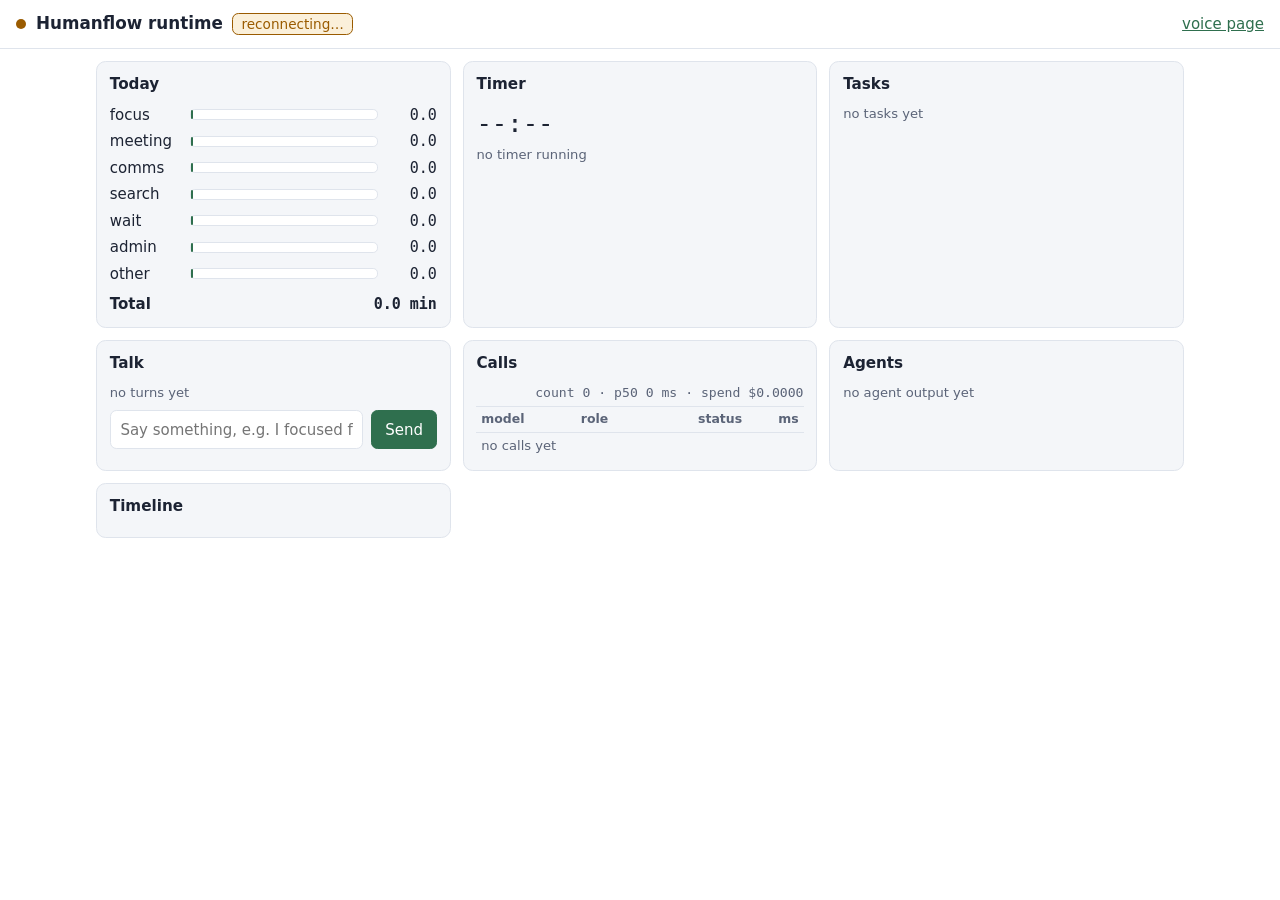
==== packages/runtime/web/dashboard.html @ 014314c4 "merge: swarm/dashboard" ====
<!-- SPDX-License-Identifier: Apache-2.0 -->
<!DOCTYPE html>
<html lang="en">
<head>
<meta charset="utf-8">
<meta name="viewport" content="width=device-width, initial-scale=1">
<title>Humanflow runtime dashboard</title>
<style>
:root {
  --bg: #ffffff;
  --fg: #1c2333;
  --muted: #5b6478;
  --card: #f4f6f9;
  --border: #dfe4ec;
  --accent: #2f6f4e;
  --accent-bg: #e3efe7;
  --warn: #9a5b00;
  --warn-bg: #fbf0da;
  --bad: #a83232;
  --num: "SFMono-Regular", ui-monospace, "Cascadia Mono", Menlo, Consolas, monospace;
}
@media (prefers-color-scheme: dark) {
  :root {
    --bg: #14181f;
    --fg: #e6eaf1;
    --muted: #a3adc0;
    --card: #1d232e;
    --border: #333c4d;
    --accent: #7cc79a;
    --accent-bg: #1e3328;
    --warn: #e0b25f;
    --warn-bg: #3a2f17;
    --bad: #e08a8a;
  }
}
* { box-sizing: border-box; }
html { -webkit-text-size-adjust: 100%; }
body {
  margin: 0;
  background: var(--bg);
  color: var(--fg);
  font: 15px/1.5 -apple-system, BlinkMacSystemFont, "Segoe UI", system-ui, sans-serif;
  overflow-x: hidden;
}
header.top {
  display: flex;
  align-items: center;
  gap: 0.6rem;
  flex-wrap: wrap;
  padding: 0.7rem 1rem;
  border-bottom: 1px solid var(--border);
}
header.top h1 { font-size: 1.05rem; margin: 0; font-weight: 600; }
header.top .spacer { flex: 1 1 auto; }
header.top a { color: var(--accent); }
.dot {
  width: 0.65rem; height: 0.65rem; border-radius: 50%;
  background: var(--accent); flex: none;
}
.dot.off { background: var(--warn); }
#conn { font-size: 0.85rem; color: var(--muted); }
#conn.bad {
  color: var(--warn); background: var(--warn-bg);
  border: 1px solid var(--warn); border-radius: 0.4rem;
  padding: 0 0.5rem;
}
main {
  display: grid;
  grid-template-columns: repeat(auto-fit, minmax(min(100%, 20rem), 1fr));
  gap: 0.75rem;
  padding: 0.75rem 1rem 2rem;
  margin: 0 auto;
  max-width: 70rem;
  width: 100%;
}
section.card {
  background: var(--card);
  border: 1px solid var(--border);
  border-radius: 0.6rem;
  padding: 0.7rem 0.8rem;
  min-width: 0;
}
section.card h2 { font-size: 0.95rem; margin: 0 0 0.5rem; font-weight: 600; }
section.card p.hint { font-size: 0.82rem; color: var(--muted); margin: 0.2rem 0; }
.num, td.n, .mins, .clock, .spend {
  font-family: var(--num);
  font-variant-numeric: tabular-nums;
  text-align: right;
  white-space: nowrap;
}
.bar-row {
  display: grid;
  grid-template-columns: 4.5rem 1fr 3.2rem;
  align-items: center;
  gap: 0.5rem;
  margin: 0.25rem 0;
}
.bar-row .lbl { overflow: hidden; text-overflow: ellipsis; }
.track { background: var(--bg); border: 1px solid var(--border); border-radius: 0.3rem; height: 0.7rem; min-width: 0; }
.fill { background: var(--accent); border-radius: 0.25rem; height: 100%; min-width: 2px; }
.total { display: flex; justify-content: space-between; margin-top: 0.5rem; font-weight: 600; }
#timerClock { font-size: 1.6rem; font-family: var(--num); font-variant-numeric: tabular-nums; }
ul.plain { list-style: none; margin: 0.3rem 0; padding: 0; }
ul.plain li {
  padding: 0.3rem 0;
  border-top: 1px solid var(--border);
  overflow-wrap: anywhere;
}
ul.plain li:first-child { border-top: none; }
.task-group { margin: 0.4rem 0; }
.task-group h3 { font-size: 0.82rem; margin: 0.4rem 0 0.1rem; color: var(--muted); font-weight: 600; }
.convo-msg { margin: 0.3rem 0; overflow-wrap: anywhere; }
.convo-msg .who { font-size: 0.78rem; color: var(--muted); }
table.calls { width: 100%; border-collapse: collapse; font-size: 0.85rem; }
table.calls th, table.calls td { padding: 0.2rem 0.3rem; border-top: 1px solid var(--border); }
table.calls th { text-align: left; color: var(--muted); font-weight: 600; font-size: 0.78rem; }
table.calls td.n, table.calls th.n { text-align: right; }
.meta { font-size: 0.82rem; color: var(--muted); overflow-wrap: anywhere; }
form.turn { display: flex; gap: 0.5rem; margin-top: 0.5rem; }
form.turn input {
  flex: 1 1 auto; min-width: 0;
  font: inherit; color: var(--fg); background: var(--bg);
  border: 1px solid var(--border); border-radius: 0.4rem; padding: 0.45rem 0.6rem;
}
form.turn button {
  font: inherit; cursor: pointer;
  color: #fff; background: var(--accent);
  border: 1px solid var(--accent); border-radius: 0.4rem; padding: 0.45rem 0.8rem;
}
#reply { margin-top: 0.5rem; overflow-wrap: anywhere; }
#reply.err { color: var(--bad); }
ol.plan { margin: 0.3rem 0 0.3rem 1.2rem; padding: 0; }
ol.plan li { margin: 0.15rem 0; overflow-wrap: anywhere; }
</style>
</head>
<body>
<header class="top">
  <span class="dot" id="dot" aria-hidden="true"></span>
  <h1>Humanflow runtime</h1>
  <span id="conn" role="status">live</span>
  <span class="spacer"></span>
  <a href="/">voice page</a>
</header>
<main>
  <section class="card" aria-label="Today">
    <h2>Today</h2>
    <div id="bars"></div>
    <div class="total"><span>Total</span><span class="num" id="todayTotal">0 min</span></div>
  </section>
  <section class="card" aria-label="Running timer">
    <h2>Timer</h2>
    <div id="timerClock">--:--</div>
    <p class="hint" id="timerMeta">no timer running</p>
  </section>
  <section class="card" aria-label="Tasks">
    <h2>Tasks</h2>
    <div id="tasks"></div>
  </section>
  <section class="card" aria-label="Talk to the core">
    <h2>Talk</h2>
    <div id="convo"></div>
    <form class="turn" id="turnForm">
      <input id="turnInput" type="text" autocomplete="off"
             placeholder="Say something, e.g. I focused for 25 minutes" aria-label="Message">
      <button type="submit">Send</button>
    </form>
    <div id="reply" aria-live="polite"></div>
  </section>
  <section class="card" aria-label="Model calls">
    <h2>Calls</h2>
    <div id="callStats"></div>
    <table class="calls">
      <thead><tr><th>model</th><th>role</th><th class="n">status</th><th class="n">ms</th></tr></thead>
      <tbody id="callRows"></tbody>
    </table>
  </section>
  <section class="card" aria-label="Agents">
    <h2>Agents</h2>
    <div id="agents"></div>
  </section>
  <section class="card" aria-label="Timeline">
    <h2>Timeline</h2>
    <ul class="plain" id="timeline"></ul>
  </section>
</main>
<script>
"use strict";
var CATS = ["focus", "meeting", "comms", "search", "wait", "admin", "other"];
var STATUSES = ["todo", "doing", "blocked", "done"];
var state = {
  ledger: [], timer: null, tasks: {},
  convo: [], calls: [], spent: 0,
  insights: [], plans: [], timeline: []
};

function el(tag, cls, text) {
  var n = document.createElement(tag);
  if (cls) n.className = cls;
  if (text !== undefined && text !== null) n.textContent = text;
  return n;
}
function fmtClock(d) {
  function p(x) { return (x < 10 ? "0" : "") + x; }
  return p(d.getHours()) + ":" + p(d.getMinutes()) + ":" + p(d.getSeconds());
}
function evtTime(ev) {
  var d = new Date(ev.ts);
  return isNaN(d.getTime()) ? "--:--:--" : fmtClock(d);
}
function startOfTodayS() {
  var d = new Date(); d.setHours(0, 0, 0, 0);
  return d.getTime() / 1000;
}
function mmss(elapsedS) {
  elapsedS = Math.max(0, Math.floor(elapsedS));
  var m = Math.floor(elapsedS / 60), s = elapsedS % 60;
  return (m < 10 ? "0" : "") + m + ":" + (s < 10 ? "0" : "") + s;
}

// --- today panel ---
function renderToday() {
  var start = startOfTodayS();
  var mins = {}, total = 0;
  var i, e;
  for (i = 0; i < CATS.length; i++) mins[CATS[i]] = 0;
  for (i = 0; i < state.ledger.length; i++) {
    e = state.ledger[i];
    if (typeof e.t !== "number" || e.t < start) continue;
    if (mins[e.activity] === undefined) mins.other += 0;
    var a = (CATS.indexOf(e.activity) >= 0) ? e.activity : "other";
    var m = (typeof e.duration_s === "number" ? e.duration_s : 0) / 60;
    mins[a] += m; total += m;
  }
  var max = 0, k;
  for (k in mins) if (mins[k] > max) max = mins[k];
  var box = document.getElementById("bars");
  while (box.firstChild) box.removeChild(box.firstChild);
  for (i = 0; i < CATS.length; i++) {
    (function (cat) {
      var row = el("div", "bar-row");
      row.appendChild(el("span", "lbl", cat));
      var track = el("div", "track");
      var fill = el("div", "fill");
      fill.style.width = (max > 0 ? (100 * mins[cat] / max).toFixed(1) : "0") + "%";
      fill.title = mins[cat].toFixed(1) + " min " + cat;
      track.appendChild(fill);
      row.appendChild(track);
      row.appendChild(el("span", "mins", mins[cat].toFixed(1)));
      box.appendChild(row);
    })(CATS[i]);
  }
  var tt = document.getElementById("todayTotal");
  while (tt.firstChild) tt.removeChild(tt.firstChild);
  tt.appendChild(document.createTextNode(total.toFixed(1) + " min"));
}

// --- timer panel ---
function renderTimer() {
  var clock = document.getElementById("timerClock");
  var meta = document.getElementById("timerMeta");
  while (clock.firstChild) clock.removeChild(clock.firstChild);
  while (meta.firstChild) meta.removeChild(meta.firstChild);
  if (state.timer) {
    var nowS = Date.now() / 1000;
    clock.appendChild(document.createTextNode(mmss(nowS - state.timer.t)));
    meta.appendChild(document.createTextNode("timing " + state.timer.activity));
  } else {
    clock.appendChild(document.createTextNode("--:--"));
    meta.appendChild(document.createTextNode("no timer running"));
  }
}
window.setInterval(renderTimer, 1000);

// --- tasks panel ---
function renderTasks() {
  var box = document.getElementById("tasks");
  while (box.firstChild) box.removeChild(box.firstChild);
  var ids = Object.keys(state.tasks);
  if (!ids.length) {
    box.appendChild(el("p", "hint", "no tasks yet"));
    return;
  }
  var s, list, t, li, span;
  for (s = 0; s < STATUSES.length; s++) {
    (function (st) {
      var group = el("div", "task-group");
      group.appendChild(el("h3", null, st));
      list = el("ul", "plain");
      var n = 0, j;
      for (j = 0; j < ids.length; j++) {
        t = state.tasks[ids[j]];
        if (t.status !== st) continue;
        n++;
        li = el("li");
        li.appendChild(document.createTextNode(t.title || t.task_id));
        if (typeof t.estimate_min === "number") {
          li.appendChild(document.createTextNode(" "));
          span = el("span", "num", t.estimate_min + " min");
          li.appendChild(span);
        }
        list.appendChild(li);
      }
      if (!n) list.appendChild(el("li", "meta", "none"));
      group.appendChild(list);
      box.appendChild(group);
    })(STATUSES[s]);
  }
}

// --- conversation strip ---
function renderConvo() {
  var box = document.getElementById("convo");
  while (box.firstChild) box.removeChild(box.firstChild);
  if (!state.convo.length) {
    box.appendChild(el("p", "hint", "no turns yet"));
    return;
  }
  state.convo.slice(-10).forEach(function (m) {
    var div = el("div", "convo-msg");
    div.appendChild(el("div", "who", m.who === "you" ? "you" : "core"));
    div.appendChild(document.createTextNode(m.text));
    if (m.extra) div.appendChild(el("div", "meta", m.extra));
    box.appendChild(div);
  });
}

// --- calls panel ---
function p50(xs) {
  if (!xs.length) return 0;
  var s = xs.slice().sort(function (a, b) { return a - b; });
  var i = Math.floor((s.length - 1) / 2);
  return s[i];
}
function renderCalls() {
  var stats = document.getElementById("callStats");
  while (stats.firstChild) stats.removeChild(stats.firstChild);
  var lat = state.calls.map(function (c) { return c.latency_ms; })
    .filter(function (x) { return typeof x === "number"; });
  var line = "count " + state.calls.length +
    " · p50 " + Math.round(p50(lat)) + " ms" +
    " · spend $" + Number(state.spent || 0).toFixed(4);
  stats.appendChild(el("p", "hint num", line));
  var tb = document.getElementById("callRows");
  while (tb.firstChild) tb.removeChild(tb.firstChild);
  if (!state.calls.length) {
    var tr0 = el("tr");
    var td0 = el("td", "meta", "no calls yet");
    td0.colSpan = 4;
    tr0.appendChild(td0);
    tb.appendChild(tr0);
    return;
  }
  state.calls.slice(-10).reverse().forEach(function (c) {
    var tr = el("tr");
    tr.appendChild(el("td", null, String(c.model || "?")));
    tr.appendChild(el("td", null, String(c.role || "?")));
    tr.appendChild(el("td", "n", String(c.status)));
    tr.appendChild(el("td", "n", typeof c.latency_ms === "number" ? String(Math.round(c.latency_ms)) : "?"));
    tb.appendChild(tr);
  });
}

// --- agents panel ---
function resolveTitle(item) {
  if (typeof item !== "string") return JSON.stringify(item);
  var t = state.tasks[item];
  return t ? t.title : item;
}
function renderAgents() {
  var box = document.getElementById("agents");
  while (box.firstChild) box.removeChild(box.firstChild);
  if (!state.insights.length && !state.plans.length) {
    box.appendChild(el("p", "hint", "no agent output yet"));
    return;
  }
  var ul = el("ul", "plain");
  state.insights.slice(-8).reverse().forEach(function (ins) {
    var li = el("li");
    var head = (ins.agent ? ins.agent + " · " : "") + (ins.kind || "insight");
    li.appendChild(el("div", "meta", head));
    li.appendChild(document.createTextNode(ins.text || ""));
    ul.appendChild(li);
  });
  box.appendChild(ul);
  state.plans.slice(-4).reverse().forEach(function (p) {
    var div = el("div", "task-group");
    div.appendChild(el("h3", null, "plan"));
    if (p.next) div.appendChild(el("p", "hint", "next: " + p.next));
    var ol = el("ol", "plan");
    (Array.isArray(p.order) ? p.order : []).forEach(function (item) {
      ol.appendChild(el("li", null, resolveTitle(item)));
    });
    div.appendChild(ol);
    if (p.rationale) div.appendChild(el("p", "hint", p.rationale));
    box.appendChild(div);
  });
}

// --- timeline ---
function summarize(ev) {
  var d = ev.data || {}, t = ev.type;
  if (t === "ledger.event.added")
    return (d.activity || "?") + " " + (Number(d.duration_s || 0) / 60).toFixed(1) + " min" + (d.text ? " — " + d.text : "");
  if (t === "timer.started") return "start " + (d.activity || "?");
  if (t === "timer.stopped") return "stop " + Math.round(Number(d.seconds || 0)) + " s";
  if (t === "task.created") return "created: " + (d.title || d.task_id || "?");
  if (t === "task.updated") return (d.task_id || "?") + " → " + (d.status || "?");
  if (t === "core.turn.started") return String(d.text || "").slice(0, 80);
  if (t === "core.turn.completed") return String(d.reply || "").slice(0, 80);
  if (t === "gateway.call")
    return (d.model || "?") + " " + String(d.status) + " " + Math.round(Number(d.latency_ms || 0)) + " ms";
  if (t === "insight.proposed") return String(d.text || "").slice(0, 80);
  if (t === "plan.proposed")
    return "plan: " + (Array.isArray(d.order) ? d.order.length : 0) + " steps" + (d.next ? " · next " + d.next : "");
  if (t === "tool.called" || t === "tool.result") return (d.name || "?") + (d.ok === false ? " failed" : "");
  try { return JSON.stringify(d).slice(0, 80); } catch (e) { return ""; }
}
function renderTimeline() {
  var box = document.getElementById("timeline");
  while (box.firstChild) box.removeChild(box.firstChild);
  state.timeline.slice(-30).reverse().forEach(function (ev) {
    var li = el("li");
    li.appendChild(el("div", "meta", evtTime(ev) + " · " + ev.type));
    li.appendChild(document.createTextNode(summarize(ev)));
    box.appendChild(li);
  });
}

// --- event dispatch ---
function handleEvent(ev) {
  if (!ev || typeof ev.type !== "string") return;
  var d = ev.data || {};
  state.timeline.push(ev);
  if (state.timeline.length > 60) state.timeline = state.timeline.slice(-60);
  switch (ev.type) {
    case "ledger.event.added":
      state.ledger.push({ t: d.t, activity: d.activity, duration_s: d.duration_s, text: d.text });
      renderToday();
      break;
    case "timer.started":
      state.timer = { activity: d.activity, t: d.t };
      renderTimer();
      break;
    case "timer.stopped":
      state.timer = null;
      renderTimer();
      break;
    case "task.created":
      state.tasks[d.task_id] = { task_id: d.task_id, title: d.title, status: d.status || "todo", estimate_min: d.estimate_min };
      renderTasks(); renderAgents();
      break;
    case "task.updated":
      if (state.tasks[d.task_id]) state.tasks[d.task_id].status = d.status;
      else state.tasks[d.task_id] = { task_id: d.task_id, title: d.task_id, status: d.status };
      renderTasks(); renderAgents();
      break;
    case "core.turn.started":
      state.convo.push({ who: "you", text: String(d.text || "") });
      if (state.convo.length > 40) state.convo = state.convo.slice(-40);
      renderConvo();
      break;
    case "core.turn.completed": {
      var tools = Array.isArray(d.tool_calls) ? d.tool_calls : [];
      var names = tools.map(function (c) { return (c.name || "?") + (c.ok === false ? "✗" : "✓"); }).join(", ");
      var extra = "model " + (d.model || "?") + " · " + (d.ms || 0) + " ms" + (names ? " · " + names : "");
      state.convo.push({ who: "core", text: String(d.reply || ""), extra: extra });
      if (state.convo.length > 40) state.convo = state.convo.slice(-40);
      renderConvo();
      break;
    }
    case "gateway.call":
      state.calls.push({ model: d.model, role: d.role, status: d.status, latency_ms: d.latency_ms });
      if (typeof d.spent_usd === "number") state.spent = d.spent_usd;
      renderCalls();
      break;
    case "insight.proposed":
      state.insights.push({ agent: d.agent || ev.source, kind: d.kind, text: d.text });
      renderAgents();
      break;
    case "plan.proposed":
      state.plans.push({ order: d.order, next: d.next, rationale: d.rationale });
      renderAgents();
      break;
    default:
      break; // unknown types feed the timeline only
  }
  renderTimeline();
}

// --- stream ---
var connEl = document.getElementById("conn");
var dotEl = document.getElementById("dot");
function setConn(ok, text) {
  while (connEl.firstChild) connEl.removeChild(connEl.firstChild);
  connEl.appendChild(document.createTextNode(text));
  connEl.className = ok ? "" : "bad";
  dotEl.className = ok ? "dot" : "dot off";
}
function connect() {
  var src;
  try {
    src = new EventSource("/v1/events");
  } catch (e) {
    setConn(false, "reconnecting…");
    window.setTimeout(connect, 3000);
    return;
  }
  src.onopen = function () { setConn(true, "live"); };
  src.onmessage = function (msg) {
    try { handleEvent(JSON.parse(msg.data)); }
    catch (e) { /* ignore one bad line */ }
  };
  src.onerror = function () {
    setConn(false, "reconnecting…");
    try { src.close(); } catch (e) { /* already closed */ }
    window.setTimeout(connect, 3000);
  };
}
renderToday(); renderTimer(); renderTasks(); renderConvo(); renderCalls(); renderAgents(); renderTimeline();
connect();

// --- turn form ---
document.getElementById("turnForm").addEventListener("submit", function (ev) {
  ev.preventDefault();
  var input = document.getElementById("turnInput");
  var replyBox = document.getElementById("reply");
  var text = input.value.trim();
  if (!text) return;
  while (replyBox.firstChild) replyBox.removeChild(replyBox.firstChild);
  replyBox.className = "";
  replyBox.appendChild(document.createTextNode("…"));
  fetch("/v1/turn", {
    method: "POST",
    headers: { "Content-Type": "application/json" },
    body: JSON.stringify({ text: text })
  }).then(function (r) {
    if (!r.ok) throw new Error("turn failed: HTTP " + r.status);
    return r.json();
  }).then(function (out) {
    while (replyBox.firstChild) replyBox.removeChild(replyBox.firstChild);
    replyBox.appendChild(document.createTextNode(String(out.reply || "")));
    input.value = "";
  }).catch(function (err) {
    while (replyBox.firstChild) replyBox.removeChild(replyBox.firstChild);
    replyBox.className = "err";
    replyBox.appendChild(document.createTextNode(String((err && err.message) || err)));
  });
});
</script>
</body>
</html>
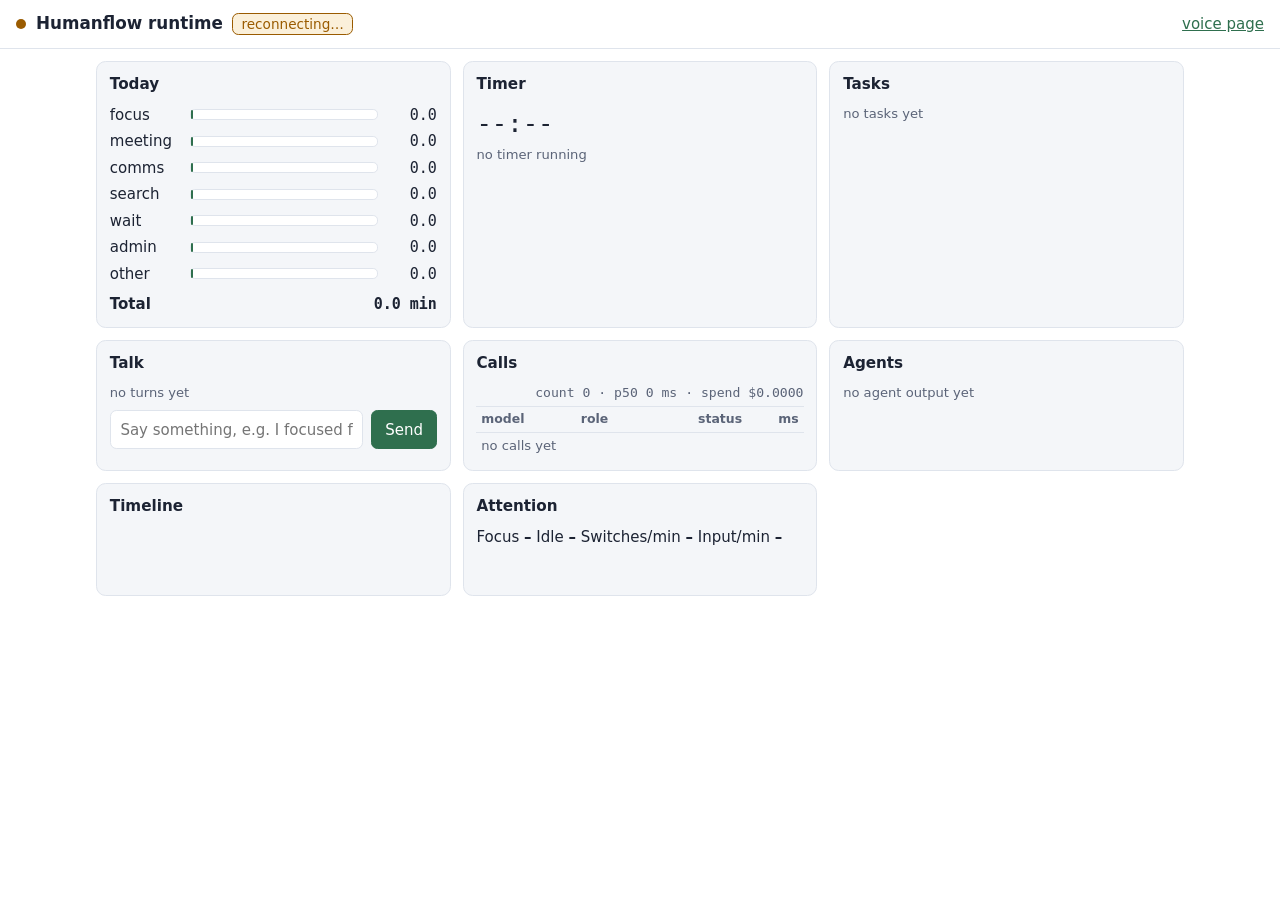
==== commit 10ce78a4: "feat: attention panel in runtime dashboard, why-check installer gate PR #1 merged: runtime gateway, " ====
--- a/packages/runtime/web/dashboard.html
+++ b/packages/runtime/web/dashboard.html
@@ -127,6 +127,12 @@
   color: #fff; background: var(--accent);
   border: 1px solid var(--accent); border-radius: 0.4rem; padding: 0.45rem 0.8rem;
 }
+#attention-timeline { display: flex; height: 14px; overflow: hidden; margin: 0.4rem 0; }
+.att-seg { height: 14px; flex: none; }
+.att-focus { background: #2f9e44; } .att-meeting { background: #1971c2; }
+.att-comms { background: #e8590c; } .att-search { background: #862e9c; }
+.att-wait { background: #868e96; } .att-admin { background: #fab005; }
+.att-other { background: #adb5bd; } .att-idle { background: #343a40; }
 #reply { margin-top: 0.5rem; overflow-wrap: anywhere; }
 #reply.err { color: var(--bad); }
 ol.plan { margin: 0.3rem 0 0.3rem 1.2rem; padding: 0; }
@@ -181,6 +187,19 @@
   <section class="card" aria-label="Timeline">
     <h2>Timeline</h2>
     <ul class="plain" id="timeline"></ul>
+  </section>
+  <section class="card" id="attention-panel" aria-label="Attention">
+    <h2>Attention</h2>
+    <div id="attention-gauges">
+      <span>Focus <b id="att-focus-ratio">–</b></span>
+      <span>Idle <b id="att-idle-ratio">–</b></span>
+      <span>Switches/min <b id="att-switches">–</b></span>
+      <span>Input/min <b id="att-input">–</b></span>
+    </div>
+    <div id="attention-timeline" role="img" aria-label="Episode timeline"></div>
+    <p id="attention-suggestion"></p>
+    <ul class="plain" id="attention-log"></ul>
+    <div id="attention-consent"></div>
   </section>
 </main>
 <script>
@@ -481,6 +500,43 @@
       state.plans.push({ order: d.order, next: d.next, rationale: d.rationale });
       renderAgents();
       break;
+    case "attention.metrics":
+      if (d.window_s === 600) {
+        document.getElementById("att-focus-ratio").textContent = Math.round(d.focus_ratio * 100) + "%";
+        document.getElementById("att-idle-ratio").textContent = Math.round(d.idle_ratio * 100) + "%";
+        document.getElementById("att-switches").textContent = String(d.switches_per_min);
+        document.getElementById("att-input").textContent = String(d.input_per_min);
+      }
+      break;
+    case "activity.episode": {
+      var bar = document.getElementById("attention-timeline");
+      var seg = document.createElement("div");
+      seg.className = "att-seg att-" + String(d.category || "other");
+      seg.style.width = Math.max(2, Math.min(120, d.seconds / 6)) + "px";
+      seg.title = String(d.app || "") + " " + String(d.category || "");
+      bar.appendChild(seg);
+      while (bar.children.length > 60) bar.removeChild(bar.firstChild);
+      break;
+    }
+    case "narration.log": {
+      var log = document.getElementById("attention-log");
+      var li = document.createElement("li");
+      li.textContent = String(d.text || "");
+      log.insertBefore(li, log.firstChild);
+      while (log.children.length > 20) log.removeChild(log.lastChild);
+      break;
+    }
+    case "narration.suggestion":
+      document.getElementById("attention-suggestion").textContent =
+        String(d.text || "") + (d.evidence ? " [" + String(d.evidence) + "]" : "");
+      break;
+    case "consent.changed": {
+      var strip = document.getElementById("attention-consent");
+      while (strip.firstChild) strip.removeChild(strip.firstChild);
+      strip.appendChild(document.createTextNode(
+        String(d.action || "changed") + ": " + (Array.isArray(d.sources) ? d.sources.join(", ") : "all")));
+      break;
+    }
     default:
       break; // unknown types feed the timeline only
   }
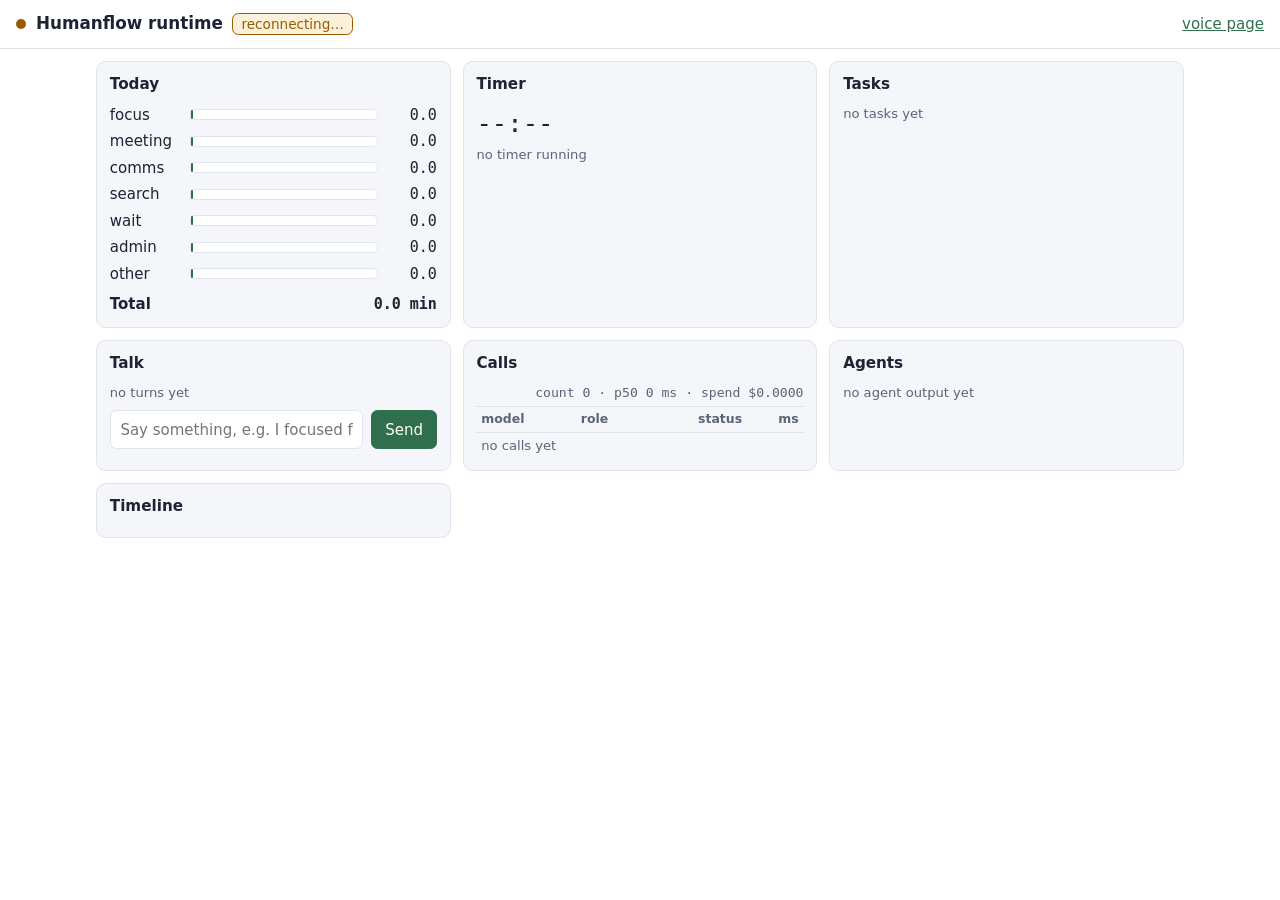
==== commit cd556ed9: "Merge pull request #1 from iamdrewfortini/feat/voice-runtime-spec-20261104 Humanflow: voice-first ti" ====
--- a/packages/runtime/web/dashboard.html
+++ b/packages/runtime/web/dashboard.html
@@ -127,12 +127,6 @@
   color: #fff; background: var(--accent);
   border: 1px solid var(--accent); border-radius: 0.4rem; padding: 0.45rem 0.8rem;
 }
-#attention-timeline { display: flex; height: 14px; overflow: hidden; margin: 0.4rem 0; }
-.att-seg { height: 14px; flex: none; }
-.att-focus { background: #2f9e44; } .att-meeting { background: #1971c2; }
-.att-comms { background: #e8590c; } .att-search { background: #862e9c; }
-.att-wait { background: #868e96; } .att-admin { background: #fab005; }
-.att-other { background: #adb5bd; } .att-idle { background: #343a40; }
 #reply { margin-top: 0.5rem; overflow-wrap: anywhere; }
 #reply.err { color: var(--bad); }
 ol.plan { margin: 0.3rem 0 0.3rem 1.2rem; padding: 0; }
@@ -187,19 +181,6 @@
   <section class="card" aria-label="Timeline">
     <h2>Timeline</h2>
     <ul class="plain" id="timeline"></ul>
-  </section>
-  <section class="card" id="attention-panel" aria-label="Attention">
-    <h2>Attention</h2>
-    <div id="attention-gauges">
-      <span>Focus <b id="att-focus-ratio">–</b></span>
-      <span>Idle <b id="att-idle-ratio">–</b></span>
-      <span>Switches/min <b id="att-switches">–</b></span>
-      <span>Input/min <b id="att-input">–</b></span>
-    </div>
-    <div id="attention-timeline" role="img" aria-label="Episode timeline"></div>
-    <p id="attention-suggestion"></p>
-    <ul class="plain" id="attention-log"></ul>
-    <div id="attention-consent"></div>
   </section>
 </main>
 <script>
@@ -500,43 +481,6 @@
       state.plans.push({ order: d.order, next: d.next, rationale: d.rationale });
       renderAgents();
       break;
-    case "attention.metrics":
-      if (d.window_s === 600) {
-        document.getElementById("att-focus-ratio").textContent = Math.round(d.focus_ratio * 100) + "%";
-        document.getElementById("att-idle-ratio").textContent = Math.round(d.idle_ratio * 100) + "%";
-        document.getElementById("att-switches").textContent = String(d.switches_per_min);
-        document.getElementById("att-input").textContent = String(d.input_per_min);
-      }
-      break;
-    case "activity.episode": {
-      var bar = document.getElementById("attention-timeline");
-      var seg = document.createElement("div");
-      seg.className = "att-seg att-" + String(d.category || "other");
-      seg.style.width = Math.max(2, Math.min(120, d.seconds / 6)) + "px";
-      seg.title = String(d.app || "") + " " + String(d.category || "");
-      bar.appendChild(seg);
-      while (bar.children.length > 60) bar.removeChild(bar.firstChild);
-      break;
-    }
-    case "narration.log": {
-      var log = document.getElementById("attention-log");
-      var li = document.createElement("li");
-      li.textContent = String(d.text || "");
-      log.insertBefore(li, log.firstChild);
-      while (log.children.length > 20) log.removeChild(log.lastChild);
-      break;
-    }
-    case "narration.suggestion":
-      document.getElementById("attention-suggestion").textContent =
-        String(d.text || "") + (d.evidence ? " [" + String(d.evidence) + "]" : "");
-      break;
-    case "consent.changed": {
-      var strip = document.getElementById("attention-consent");
-      while (strip.firstChild) strip.removeChild(strip.firstChild);
-      strip.appendChild(document.createTextNode(
-        String(d.action || "changed") + ": " + (Array.isArray(d.sources) ? d.sources.join(", ") : "all")));
-      break;
-    }
     default:
       break; // unknown types feed the timeline only
   }
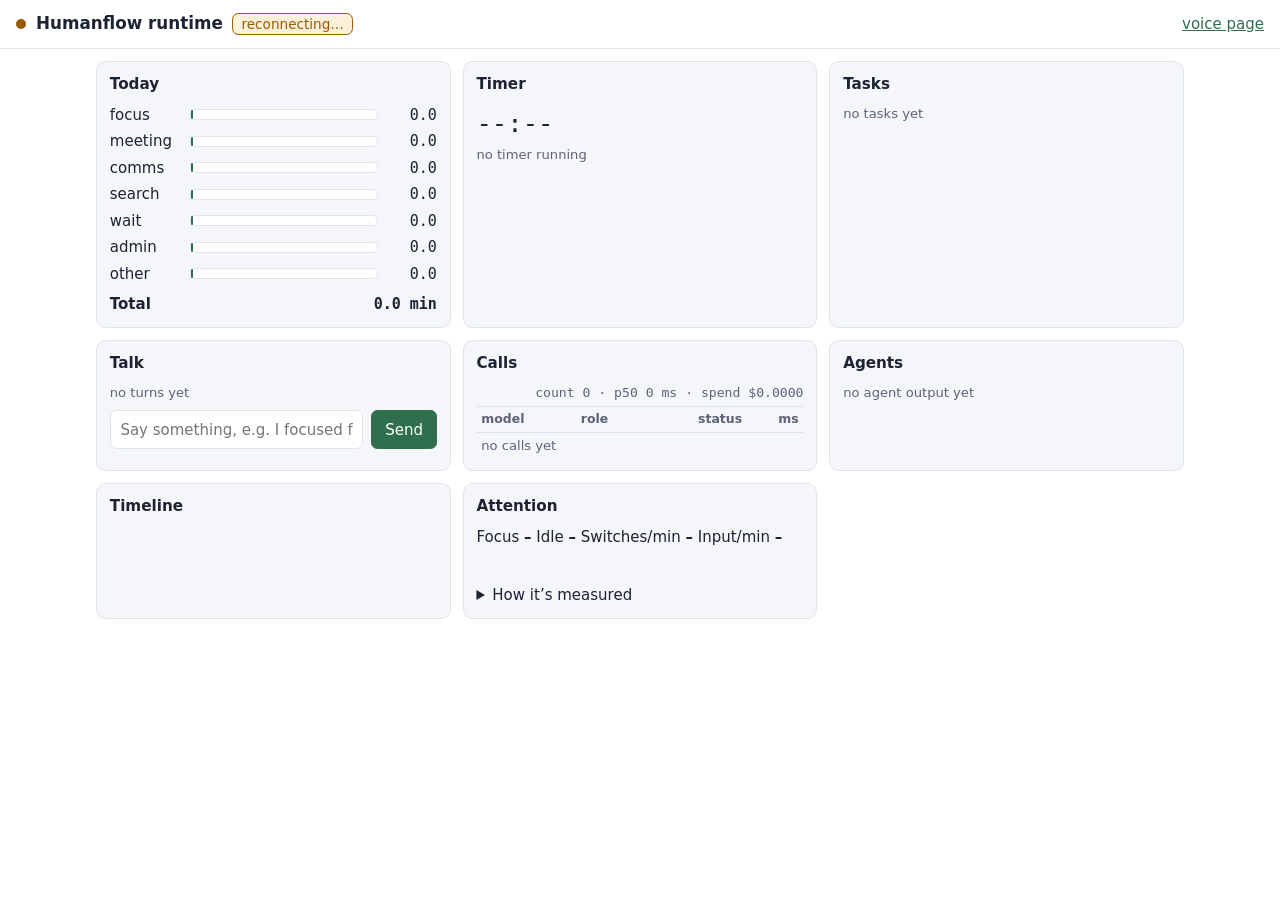
==== commit ba21f6cd: "feat(dashboard): disclose attention definitions, stretto shape Co-Authored-By: Muse Code <noreply@me" ====
--- a/packages/runtime/web/dashboard.html
+++ b/packages/runtime/web/dashboard.html
@@ -127,6 +127,12 @@
   color: #fff; background: var(--accent);
   border: 1px solid var(--accent); border-radius: 0.4rem; padding: 0.45rem 0.8rem;
 }
+#attention-timeline { display: flex; height: 14px; overflow: hidden; margin: 0.4rem 0; }
+.att-seg { height: 14px; flex: none; }
+.att-focus { background: #2f9e44; } .att-meeting { background: #1971c2; }
+.att-comms { background: #e8590c; } .att-search { background: #862e9c; }
+.att-wait { background: #868e96; } .att-admin { background: #fab005; }
+.att-other { background: #adb5bd; } .att-idle { background: #343a40; }
 #reply { margin-top: 0.5rem; overflow-wrap: anywhere; }
 #reply.err { color: var(--bad); }
 ol.plan { margin: 0.3rem 0 0.3rem 1.2rem; padding: 0; }
@@ -181,6 +187,25 @@
   <section class="card" aria-label="Timeline">
     <h2>Timeline</h2>
     <ul class="plain" id="timeline"></ul>
+  </section>
+  <section class="card" id="attention-panel" aria-label="Attention">
+    <h2>Attention</h2>
+    <div id="attention-gauges">
+      <span>Focus <b id="att-focus-ratio">–</b></span>
+      <span>Idle <b id="att-idle-ratio">–</b></span>
+      <span>Switches/min <b id="att-switches">–</b></span>
+      <span>Input/min <b id="att-input">–</b></span>
+    </div>
+    <div id="attention-timeline" role="img" aria-label="Episode timeline"></div>
+    <p id="attention-suggestion"></p>
+    <ul class="plain" id="attention-log"></ul>
+    <div id="attention-consent"></div>
+    <details id="attention-formula"><summary>How it’s measured</summary>
+      <p>Focus and idle are shares of measured episode seconds in the
+      last 10 minutes. Switches/min counts episode boundaries.
+      Input/min counts keys and clicks only, never their content.
+      A summary of measured things, not a medical measure.</p>
+    </details>
   </section>
 </main>
 <script>
@@ -481,6 +506,43 @@
       state.plans.push({ order: d.order, next: d.next, rationale: d.rationale });
       renderAgents();
       break;
+    case "attention.metrics":
+      if (d.window_s === 600) {
+        document.getElementById("att-focus-ratio").textContent = Math.round(d.focus_ratio * 100) + "%";
+        document.getElementById("att-idle-ratio").textContent = Math.round(d.idle_ratio * 100) + "%";
+        document.getElementById("att-switches").textContent = String(d.switches_per_min);
+        document.getElementById("att-input").textContent = String(d.input_per_min);
+      }
+      break;
+    case "activity.episode": {
+      var bar = document.getElementById("attention-timeline");
+      var seg = document.createElement("div");
+      seg.className = "att-seg att-" + String(d.category || "other");
+      seg.style.width = Math.max(2, Math.min(120, d.seconds / 6)) + "px";
+      seg.title = String(d.app || "") + " " + String(d.category || "");
+      bar.appendChild(seg);
+      while (bar.children.length > 60) bar.removeChild(bar.firstChild);
+      break;
+    }
+    case "narration.log": {
+      var log = document.getElementById("attention-log");
+      var li = document.createElement("li");
+      li.textContent = String(d.text || "");
+      log.insertBefore(li, log.firstChild);
+      while (log.children.length > 20) log.removeChild(log.lastChild);
+      break;
+    }
+    case "narration.suggestion":
+      document.getElementById("attention-suggestion").textContent =
+        String(d.text || "") + (d.evidence ? " [" + String(d.evidence) + "]" : "");
+      break;
+    case "consent.changed": {
+      var strip = document.getElementById("attention-consent");
+      while (strip.firstChild) strip.removeChild(strip.firstChild);
+      strip.appendChild(document.createTextNode(
+        String(d.action || "changed") + ": " + (Array.isArray(d.sources) ? d.sources.join(", ") : "all")));
+      break;
+    }
     default:
       break; // unknown types feed the timeline only
   }
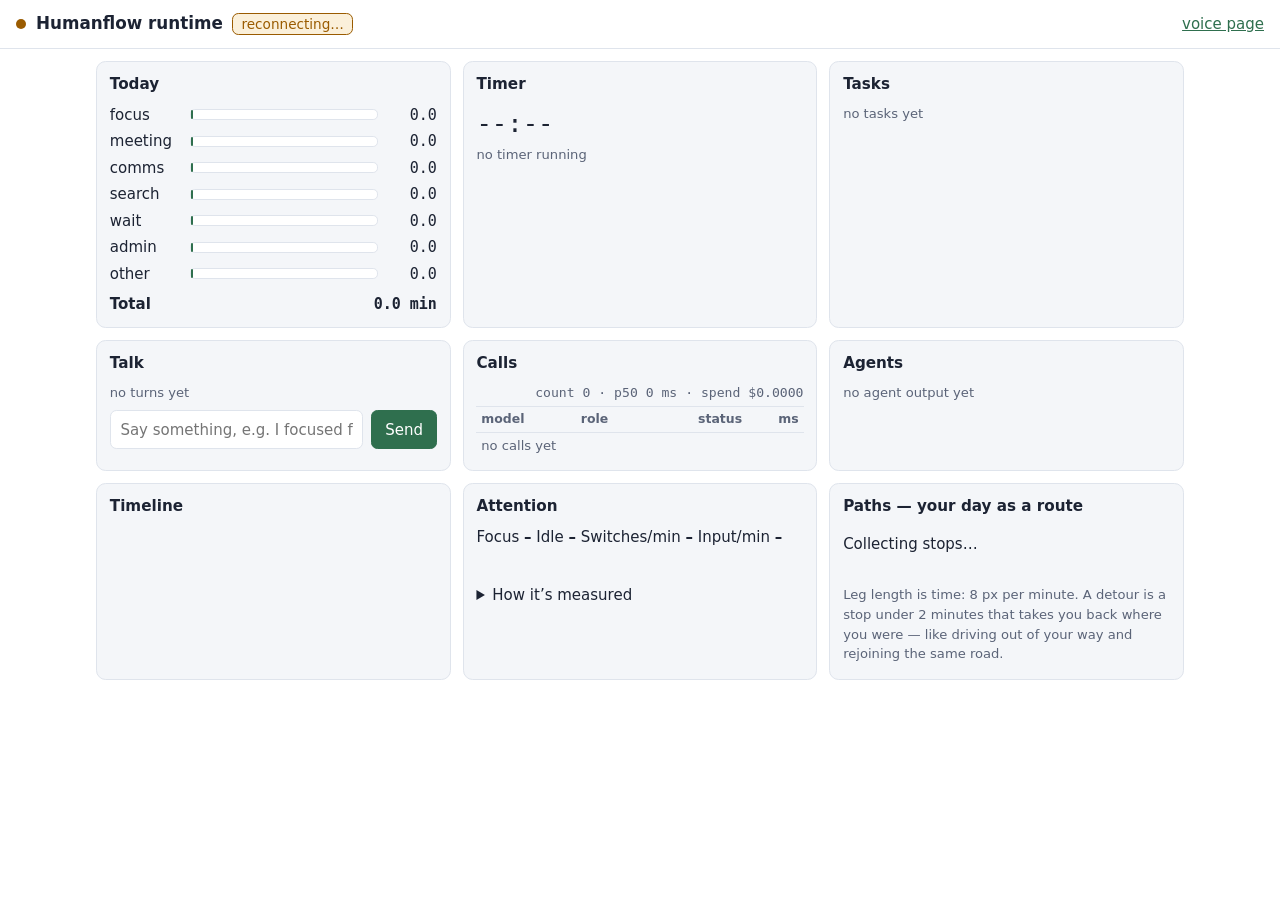
==== commit 11301564: "feat(paths): day-as-route map with taken vs faster, SSE reconnect Route legs are proportional to min" ====
--- a/packages/runtime/web/dashboard.html
+++ b/packages/runtime/web/dashboard.html
@@ -128,6 +128,9 @@
   border: 1px solid var(--accent); border-radius: 0.4rem; padding: 0.45rem 0.8rem;
 }
 #attention-timeline { display: flex; height: 14px; overflow: hidden; margin: 0.4rem 0; }
+#paths-route { display: flex; align-items: flex-start; overflow-x: auto; }
+.path-leg { flex: none; text-align: center; }
+.path-dot { height: 14px; border-radius: 7px; }
 .att-seg { height: 14px; flex: none; }
 .att-focus { background: #2f9e44; } .att-meeting { background: #1971c2; }
 .att-comms { background: #e8590c; } .att-search { background: #862e9c; }
@@ -207,6 +210,16 @@
       A summary of measured things, not a medical measure.</p>
     </details>
   </section>
+  <section class="card" id="paths-panel" aria-label="Paths">
+    <h2>Paths — your day as a route</h2>
+    <p id="paths-callout">Collecting stops…</p>
+    <div id="paths-route" role="img" aria-label="Route map of your day"></div>
+    <p id="paths-compare"></p>
+    <p class="hint">Leg length is time: 8 px per minute. A detour is a
+    stop under 2 minutes that takes you back where you were — like
+    driving out of your way and rejoining the same road.</p>
+  </section>
+  </section>
 </main>
 <script>
 "use strict";
@@ -215,7 +228,7 @@
 var state = {
   ledger: [], timer: null, tasks: {},
   convo: [], calls: [], spent: 0,
-  insights: [], plans: [], timeline: []
+  insights: [], plans: [], timeline: [], paths: []
 };
 
 function el(tag, cls, text) {
@@ -440,6 +453,27 @@
   if (t === "tool.called" || t === "tool.result") return (d.name || "?") + (d.ok === false ? " failed" : "");
   try { return JSON.stringify(d).slice(0, 80); } catch (e) { return ""; }
 }
+function renderPaths() {
+  var routeEl = document.getElementById("paths-route");
+  while (routeEl.firstChild) routeEl.removeChild(routeEl.firstChild);
+  var stops = state.paths, total = 0, lost = 0;
+  stops.forEach(function (st, i) {
+    total += st.seconds;
+    var detour = st.seconds < 120 && i > 0 && i < stops.length - 1 && stops[i - 1].app === stops[i + 1].app;
+    if (detour) lost += st.seconds;
+    var leg = el("div", "path-leg"); leg.style.width = Math.max(48, st.seconds / 60 * 8) + "px";
+    var dot = el("div", "path-dot att-" + st.category); if (detour) dot.style.opacity = "0.45";
+    dot.title = st.app + " " + st.category;
+    leg.append(dot, el("div", null, st.app + " " + Math.round(st.seconds / 60) + " min" + (detour ? " (detour)" : "")));
+    routeEl.appendChild(leg);
+  });
+  if (!stops.length) return;
+  document.getElementById("paths-compare").textContent = "Route taken: " + Math.round(total / 60) + " min. Faster route: " + Math.round((total - lost) / 60) + " min.";
+  document.getElementById("paths-callout").textContent = lost >= 60 ?
+    "Detours cost you " + Math.round(lost / 60) + " min — the scenic route. Nobody picks the slow road on purpose; each detour felt urgent in the moment, and the cost was invisible until now." :
+    "No scenic route yet. Every stop so far is on the way.";
+}
+
 function renderTimeline() {
   var box = document.getElementById("timeline");
   while (box.firstChild) box.removeChild(box.firstChild);
@@ -515,6 +549,9 @@
       }
       break;
     case "activity.episode": {
+      state.paths.push({ app: String(d.app || "?"), category: String(d.category || "other"), seconds: Number(d.seconds || 0) });
+      if (state.paths.length > 40) state.paths = state.paths.slice(-40);
+      renderPaths();
       var bar = document.getElementById("attention-timeline");
       var seg = document.createElement("div");
       seg.className = "att-seg att-" + String(d.category || "other");
